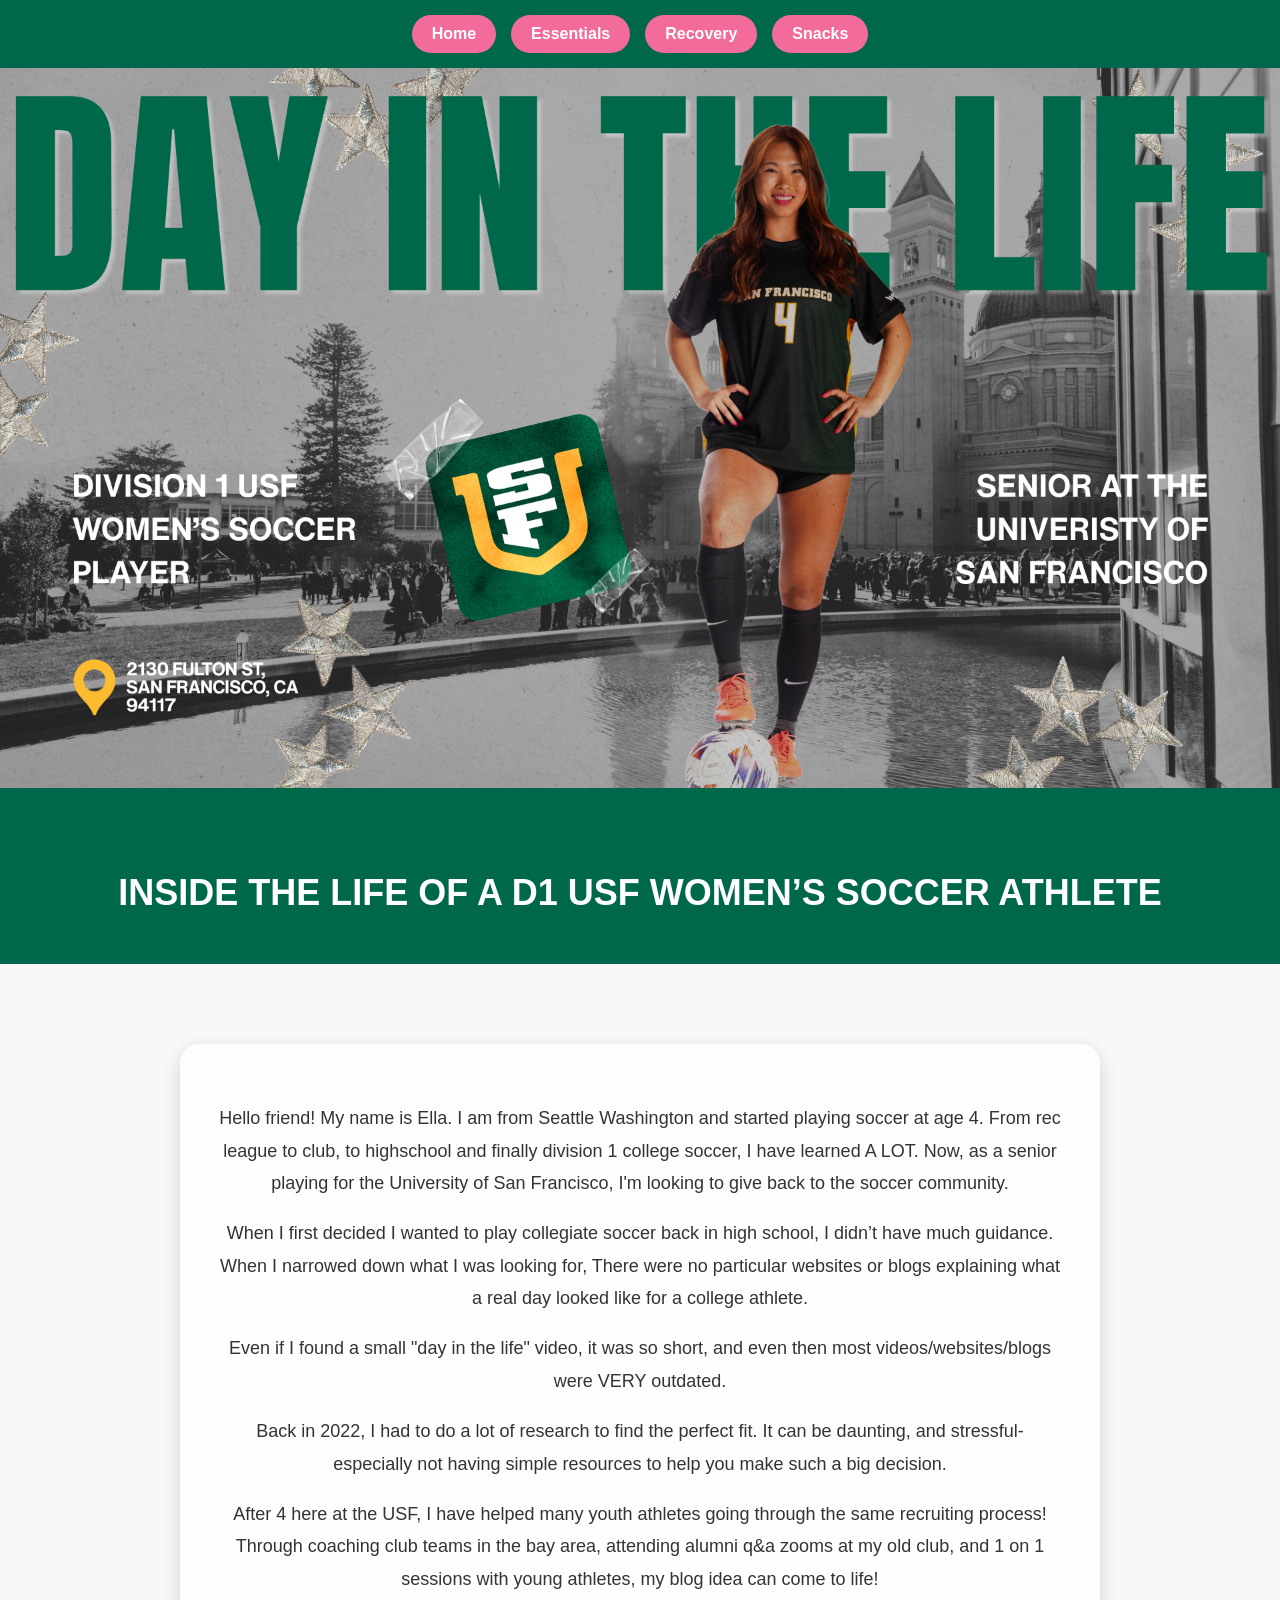
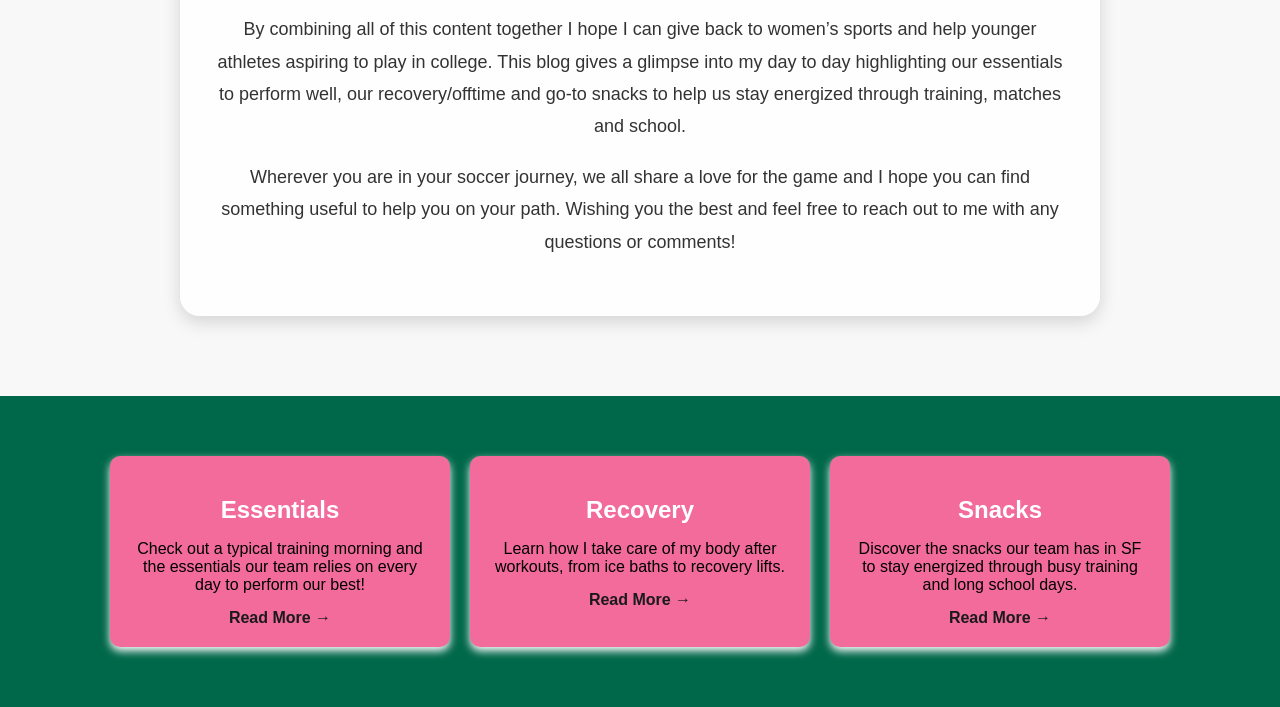
==== index.html @ 96dea5f0 "initial push to server" ====
<!doctype html>
<html lang="en">

<head>
    <meta charset="UTF-8">
    <title>Day in the Life: D1 USF Women's Soccer Player</title>

    <!-- Link homepage CSS -->
    <link rel="stylesheet" href="css/styles.css">
</head>

<body>

    <nav>
    <a href="index.html">Home</a>
    <a href="blog_1/blog_1.html">Essentials</a>
    <a href="blog_2/blog_2.html">Recovery</a>
    <a href="blog_3/blog_3.html">Snacks</a>
</nav>

    <!-- TITLE IMAGE -->
    <section class="about-me">
        <img src="img/home_background.png" alt="Day in the Life collage image">
    </section>

    <header>
        <h1>INSIDE THE LIFE OF A D1 USF WOMEN’S SOCCER ATHLETE</h1>
    </header>

    <!-- INTRODUCTION SECTION -->
    <section class="introduction">
        <div class="intro-overlay">
            <p>
                Hello friend! My name is Ella. I am from Seattle Washington and started playing soccer at age 4. From rec league to club, to highschool and finally division 1 college soccer, I have learned A LOT. Now, as a senior playing for the University of San Francisco, I'm looking to give back to the soccer community.
            </p>

            <p>
                When I first decided I wanted to play collegiate soccer back in high school, I didn’t have much guidance. When I narrowed down what I was looking for, There were no particular websites or blogs explaining what a real day looked like for a college athlete.
            </p>

            <p>
                Even if I found a small "day in the life" video, it was so short, and even then most videos/websites/blogs were VERY outdated.
            </p>

            <p>
                Back in 2022, I had to do a lot of research to find the perfect fit. It can be daunting, and stressful- especially not having simple resources to help you make such a big decision.
            </p>

            <p>
                After 4 here at the USF, I have helped many youth athletes going through the same recruiting process! Through coaching club teams in the bay area, attending alumni q&a zooms at my old club, and 1 on 1 sessions with young athletes, my blog idea can come to life!
            </p>

            <p>
                By combining all of this content together I hope I can give back to women’s sports and help younger athletes aspiring to play in college. This blog gives a glimpse into my day to day highlighting our essentials to perform well, our recovery/offtime and go-to snacks to help us stay energized through training, matches and school.
            </p>

            <p>
                Wherever you are in your soccer journey, we all share a love for the game and I hope you can find something useful to help you on your path. Wishing you the best and feel free to reach out to me with any questions or comments!
            </p>
        </div>
    </section>

   <!-- FOOTER / BLOG PREVIEWS WITH YELLOW BACKGROUND -->
<footer class="blog-footer">
    <section class="blog-previews">
        <div class="preview">
            <h2>Essentials</h2>
            <p>
                Check out a typical training morning and the essentials our team relies on every day to perform our best!
            </p>
            <a href="blog_1/blog_1.html">Read More →</a>
        </div>

        <div class="preview">
            <h2>Recovery</h2>
            <p>
                Learn how I take care of my body after workouts, from ice baths to recovery lifts.
            </p>
            <a href="blog_2/blog_2.html">Read More →</a>
        </div>

        <div class="preview">
            <h2>Snacks</h2>
            <p>
                Discover the snacks our team has in SF to stay energized through busy training and long school days.
            </p>
            <a href="blog_3/blog_3.html">Read More →</a>
        </div>
    </section>
</footer>

</body>
</html>
---- css/styles.css ----
body {
    margin: 0;
    font-family: Helvetica, Arial, sans-serif;
    background-color: #f8f8f8;
}

/* Navigation bar */
nav {
    background-color: #00684A; /* nav background */
    padding: 15px 30px;
    display: flex;
    justify-content: center;
    gap: 15px; /* space between buttons */
}

/* All nav links as buttons */
nav a {
    display: inline-block;
    padding: 10px 20px;
    border-radius: 25px; /* rounded buttons */
    font-weight: 600;
    font-size: 16px;
    text-decoration: none;
    color: white;
    background-color: #F26B9A; /* pink button color */
    transition: all 0.3s ease;
}

/* Hover effect */
nav a:hover {
    background-color: #A8228E; /* darker pink on hover */
    color: white;
}

/* Header / title */
header {
    text-align: center;
    padding: 60px 20px 40px 20px;
    background-color: #00684A;
    color: white;
}

header h1 {
    font-size: 36px;
    margin-bottom: 10px;
}

.introduction {
    width: 100%;
    min-height: 100vh; /* makes it take up full screen height */
    padding: 80px 20px;

    background-image: url(../img/home_backgroundcollage.pdf);
    background-size: cover;
    background-position: center;
    background-repeat: no-repeat;

    display: flex;
    justify-content: center;
    align-items: center;
    box-sizing: border-box;
}

.intro-overlay {
    max-width: 850px;
    width: 100%;
    background-color: rgba(255, 255, 255, 0.88);
    padding: 40px 35px;
    border-radius: 20px;
    box-shadow: 0 6px 18px rgba(0,0,0,0.15);
    font-size: 18px;
    line-height: 1.8;
    color: #333;
    text-align: center;
}
/* Blog previews */
.blog-previews {
    display: flex;
    justify-content: space-around;
    flex-wrap: wrap;
    margin: 40px 20px 60px 20px;
    gap: 20px;
}

.preview {
    background-color: white;
    padding: 20px;
    border-radius: 10px;
    flex: 1 1 250px;
    max-width: 300px;
    text-align: center;
}

.preview h2 {
    color: white;
    margin-bottom: 10px;
}

.preview p {
    font-size: 16px;
    margin-bottom: 15px;
}

.preview a {
    text-decoration: none;
    font-weight: bold;
    color: #1a1a1a;
    padding: 8px 15px;
    border-radius: 5px;
    transition: all 0.3s ease;
}



.about-me {
    width: 100%;
    text-align: center;
}

.about-me img {
    width: 100%;
    max-height: 80vh;
    object-fit: cover;
    display: block;
    margin: 0 auto;
}
/* FOOTER / BLOG PREVIEWS BACKGROUND */
.blog-footer {
    background-color: #00684A; /* yellow background */
    padding: 60px 20px;        /* spacing around the previews */
}

/* Make sure blog previews are centered inside footer */
.blog-footer .blog-previews {
    display: flex;
    justify-content: center;
    flex-wrap: wrap;
    gap: 20px;
    max-width: 1200px;
    margin: 0 auto;
}

.preview {
    background-color: #F26B9A;
    padding: 20px;
    border-radius: 10px;
    box-shadow: 0 4px 8px white;
    flex: 1 1 250px;
    max-width: 300px;
    text-align: center;
}
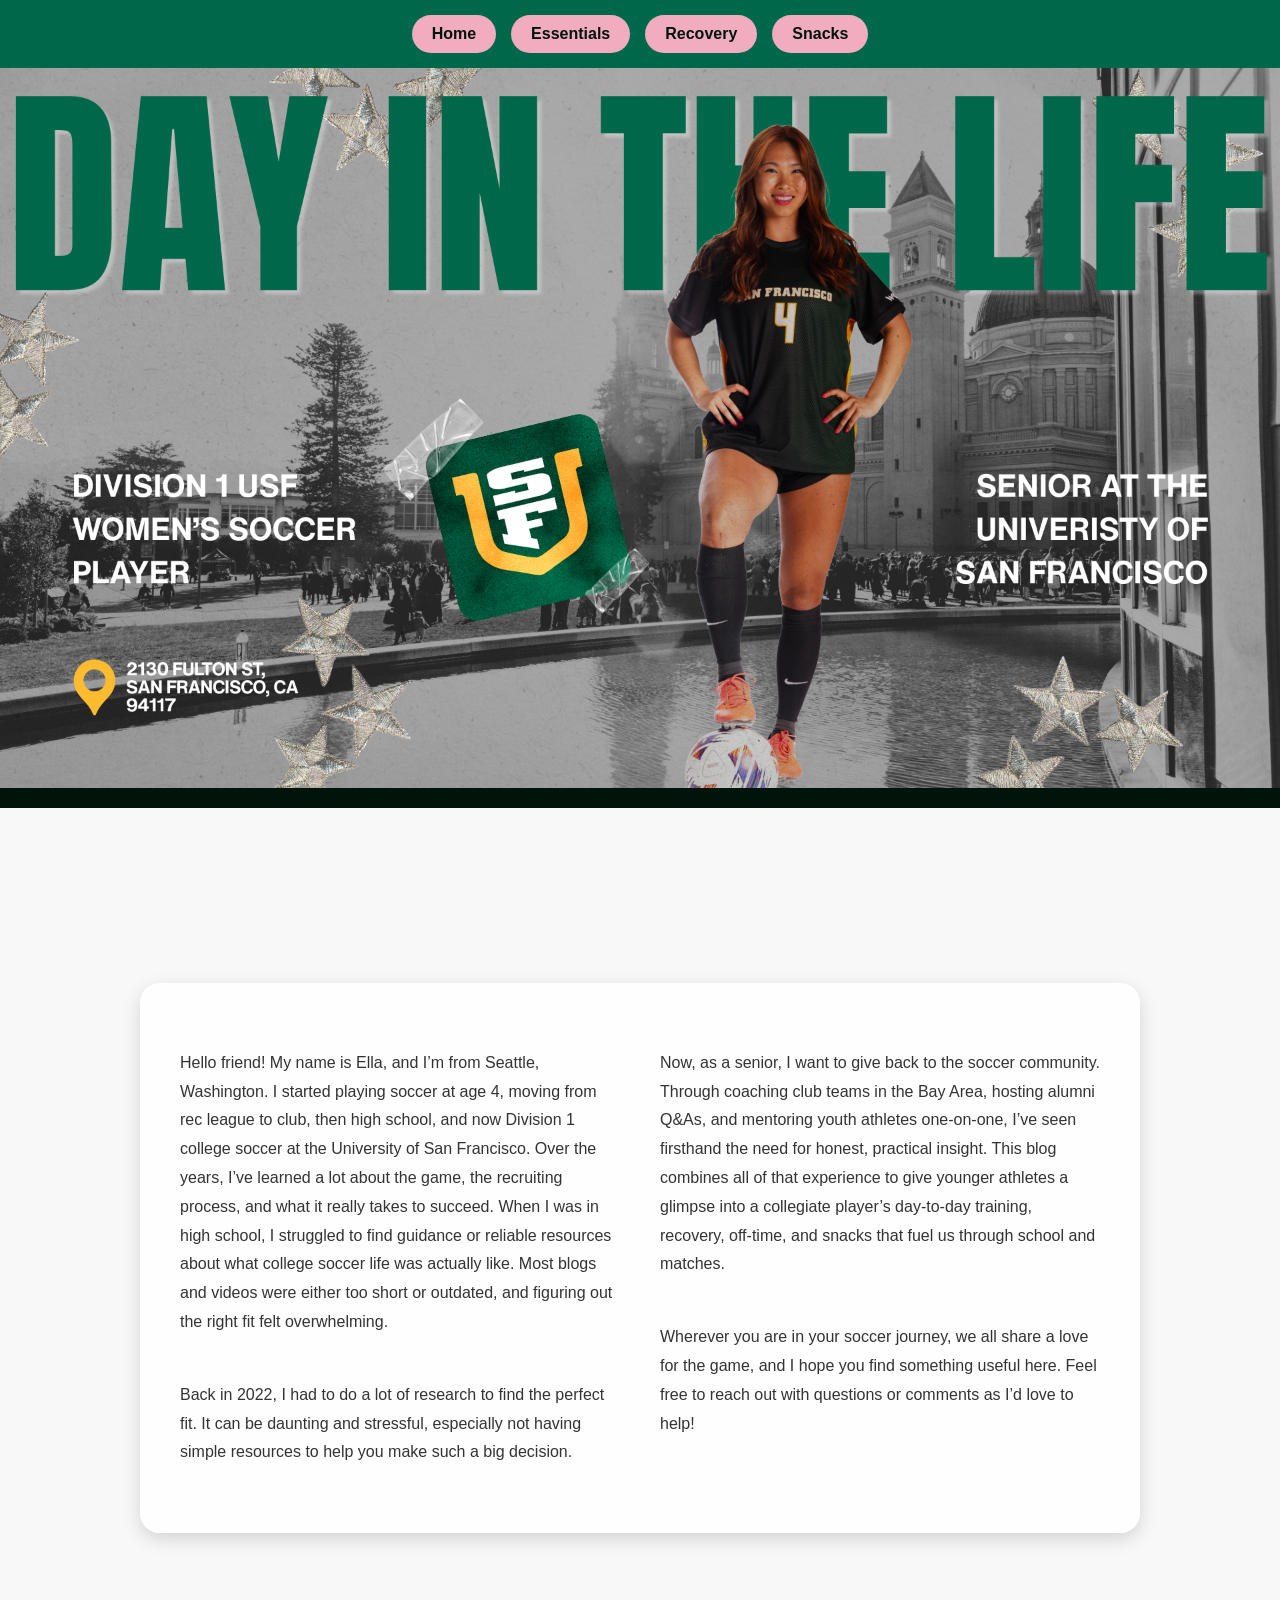
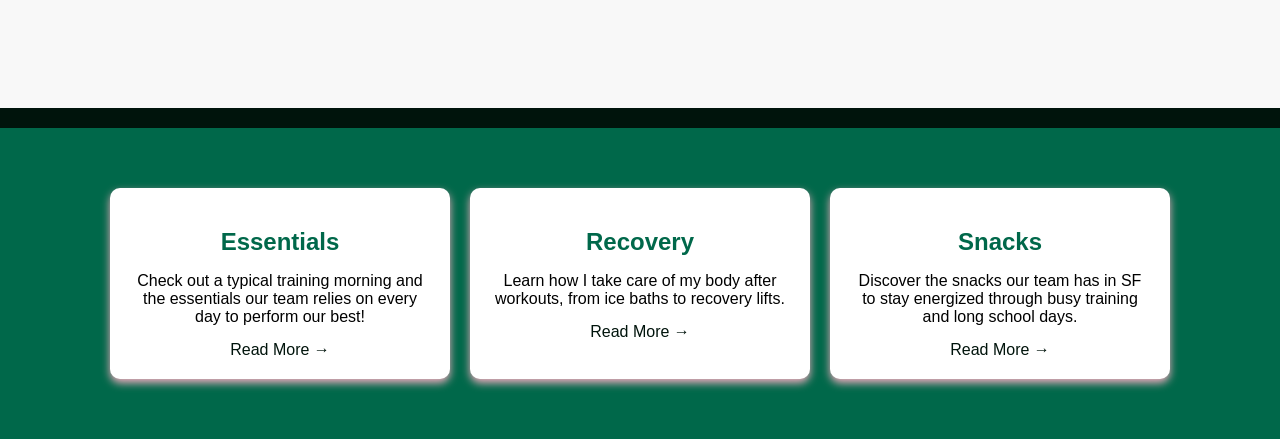
==== commit 702d03d2: "updates" ====
--- a/index.html
+++ b/index.html
@@ -12,53 +12,48 @@
 <body>
 
     <nav>
-    <a href="index.html">Home</a>
-    <a href="blog_1/blog_1.html">Essentials</a>
-    <a href="blog_2/blog_2.html">Recovery</a>
-    <a href="blog_3/blog_3.html">Snacks</a>
-</nav>
+        <a href="index.html">Home</a>
+        <a href="blog_1/blog_1.html">Essentials</a>
+        <a href="blog_2/blog_2.html">Recovery</a>
+        <a href="blog_3/blog_3.html">Snacks</a>
+    </nav>
 
-    <!-- TITLE IMAGE -->
+    <!-- HEADER IMAGE -->
     <section class="about-me">
         <img src="img/home_background.png" alt="Day in the Life collage image">
     </section>
 
-    <header>
-        <h1>INSIDE THE LIFE OF A D1 USF WOMEN’S SOCCER ATHLETE</h1>
-    </header>
+    <!-- DIVIDER -->
+    <section class="divider"></section>
 
     <!-- INTRODUCTION SECTION -->
     <section class="introduction">
         <div class="intro-overlay">
-            <p>
-                Hello friend! My name is Ella. I am from Seattle Washington and started playing soccer at age 4. From rec league to club, to highschool and finally division 1 college soccer, I have learned A LOT. Now, as a senior playing for the University of San Francisco, I'm looking to give back to the soccer community.
-            </p>
+            <div class="intro-columns">
+                <div class="column">
+                    <p>
+                        Hello friend! My name is Ella, and I’m from Seattle, Washington. I started playing soccer at age 4, moving from rec league to club, then high school, and now Division 1 college soccer at the University of San Francisco. Over the years, I’ve learned a lot about the game, the recruiting process, and what it really takes to succeed. When I was in high school, I struggled to find guidance or reliable resources about what college soccer life was actually like. Most blogs and videos were either too short or outdated, and figuring out the right fit felt overwhelming.
+                    </p>
 
-            <p>
-                When I first decided I wanted to play collegiate soccer back in high school, I didn’t have much guidance. When I narrowed down what I was looking for, There were no particular websites or blogs explaining what a real day looked like for a college athlete.
-            </p>
+                    <p>
+                        Back in 2022, I had to do a lot of research to find the perfect fit. It can be daunting and stressful, especially not having simple resources to help you make such a big decision.
+                    </p>
+                </div>
 
-            <p>
-                Even if I found a small "day in the life" video, it was so short, and even then most videos/websites/blogs were VERY outdated.
-            </p>
+                <div class="column">
+                    <p>
+                        Now, as a senior, I want to give back to the soccer community. Through coaching club teams in the Bay Area, hosting alumni Q&As, and mentoring youth athletes one-on-one, I’ve seen firsthand the need for honest, practical insight. This blog combines all of that experience to give younger athletes a glimpse into a collegiate player’s day-to-day training, recovery, off-time, and snacks that fuel us through school and matches.
+                    </p>
 
-            <p>
-                Back in 2022, I had to do a lot of research to find the perfect fit. It can be daunting, and stressful- especially not having simple resources to help you make such a big decision.
-            </p>
-
-            <p>
-                After 4 here at the USF, I have helped many youth athletes going through the same recruiting process! Through coaching club teams in the bay area, attending alumni q&a zooms at my old club, and 1 on 1 sessions with young athletes, my blog idea can come to life!
-            </p>
-
-            <p>
-                By combining all of this content together I hope I can give back to women’s sports and help younger athletes aspiring to play in college. This blog gives a glimpse into my day to day highlighting our essentials to perform well, our recovery/offtime and go-to snacks to help us stay energized through training, matches and school.
-            </p>
-
-            <p>
-                Wherever you are in your soccer journey, we all share a love for the game and I hope you can find something useful to help you on your path. Wishing you the best and feel free to reach out to me with any questions or comments!
-            </p>
+                    <p>
+                        Wherever you are in your soccer journey, we all share a love for the game, and I hope you find something useful here. Feel free to reach out with questions or comments as I’d love to help!
+                    </p>
+                </div>
+            </div>
         </div>
     </section>
+
+    <section class="divider"></section>
 
    <!-- FOOTER / BLOG PREVIEWS WITH YELLOW BACKGROUND -->
 <footer class="blog-footer">
--- a/css/styles.css
+++ b/css/styles.css
@@ -4,35 +4,33 @@
     background-color: #f8f8f8;
 }
 
-/* Navigation bar */
+/* NAVIGATION */
 nav {
-    background-color: #00684A; /* nav background */
+    background-color: #00684A;
     padding: 15px 30px;
     display: flex;
     justify-content: center;
-    gap: 15px; /* space between buttons */
-}
-
-/* All nav links as buttons */
+    gap: 15px;
+}
+
 nav a {
     display: inline-block;
     padding: 10px 20px;
-    border-radius: 25px; /* rounded buttons */
+    border-radius: 25px;
     font-weight: 600;
     font-size: 16px;
     text-decoration: none;
+    color: #00140C;
+    background-color: #F2ACBF;
+    transition: all 0.3s ease;
+}
+
+nav a:hover {
+    background-color: #A8228E;
     color: white;
-    background-color: #F26B9A; /* pink button color */
-    transition: all 0.3s ease;
-}
-
-/* Hover effect */
-nav a:hover {
-    background-color: #A8228E; /* darker pink on hover */
-    color: white;
-}
-
-/* Header / title */
+}
+
+/* HEADER */
 header {
     text-align: center;
     padding: 60px 20px 40px 20px;
@@ -45,35 +43,111 @@
     margin-bottom: 10px;
 }
 
+/* DIVIDER */
+.divider {
+    height: 20px;
+    background-color: #00140C;
+    width: 100%;
+    margin: 0;
+}
+
+/* ABOUT ME */
+.about-me {
+    width: 100%;
+    text-align: center;
+}
+
+.about-me img {
+    width: 100%;
+    max-height: 80vh;
+    object-fit: cover;
+    display: block;
+    margin: 0 auto;
+}
+
+/* INTRODUCTION (home page background collage) */
 .introduction {
     width: 100%;
-    min-height: 100vh; /* makes it take up full screen height */
+    min-height: 100vh;
     padding: 80px 20px;
-
     background-image: url(../img/home_backgroundcollage.pdf);
     background-size: cover;
     background-position: center;
     background-repeat: no-repeat;
-
     display: flex;
     justify-content: center;
     align-items: center;
     box-sizing: border-box;
 }
 
+/* INTRO OVERLAY (shared) */
 .intro-overlay {
-    max-width: 850px;
+    max-width: 1000px;
     width: 100%;
     background-color: rgba(255, 255, 255, 0.88);
-    padding: 40px 35px;
+    padding: 50px 40px;
     border-radius: 20px;
     box-shadow: 0 6px 18px rgba(0,0,0,0.15);
     font-size: 18px;
     line-height: 1.8;
     color: #333;
-    text-align: center;
-}
-/* Blog previews */
+    text-align: left;
+    box-sizing: border-box;
+}
+
+/* INTRO OVERLAY WRAPPER (blog pages) */
+.intro-overlay-wrapper {
+    display: flex;
+    justify-content: center;
+    align-items: center;
+    width: 100%;
+    padding: 40px 20px;
+    box-sizing: border-box;
+    background-color: #eef2f3;
+}
+
+.intro-overlay-wrapper .intro-overlay {
+    background-color: white;
+    box-shadow: 0 6px 18px rgba(0,0,0,0.1);
+    border-radius: 12px;
+    padding: 30px;
+    font-size: 16px;
+}
+
+/* TWO-COLUMN LAYOUT */
+.intro-columns {
+    display: flex;
+    gap: 40px;
+    flex-wrap: wrap;
+    justify-content: center;
+    text-align: left;
+}
+
+.intro-columns .column {
+    flex: 1 1 300px;
+    min-width: 260px;
+    font-size: 16px;
+    line-height: 1.8;
+    display: flex;
+    flex-direction: column;
+    gap: 12px;
+}
+
+/* BLOG PREVIEWS */
+.blog-footer {
+    background-color: #00684A;
+    padding: 60px 20px;
+}
+
+.blog-footer .blog-previews {
+    display: flex;
+    justify-content: center;
+    flex-wrap: wrap;
+    gap: 20px;
+    max-width: 1200px;
+    margin: 0 auto;
+}
+
 .blog-previews {
     display: flex;
     justify-content: space-around;
@@ -86,13 +160,14 @@
     background-color: white;
     padding: 20px;
     border-radius: 10px;
+    box-shadow: 0 4px 8px #F2ACBF;
     flex: 1 1 250px;
     max-width: 300px;
     text-align: center;
 }
 
 .preview h2 {
-    color: white;
+    color: #00684A;
     margin-bottom: 10px;
 }
 
@@ -103,49 +178,95 @@
 
 .preview a {
     text-decoration: none;
-    font-weight: bold;
-    color: #1a1a1a;
+    color: #00140C;
     padding: 8px 15px;
     border-radius: 5px;
     transition: all 0.3s ease;
 }
 
-
-
-.about-me {
-    width: 100%;
-    text-align: center;
-}
-
-.about-me img {
-    width: 100%;
-    max-height: 80vh;
-    object-fit: cover;
+/* ESSENTIALS LIST (shared across blog_1 and blog_2) */
+.essentials-list {
+    display: flex;
+    flex-direction: column;
+    gap: 24px;
+    max-width: 1000px;
+    margin: 40px auto;
+    padding: 0 20px;
+    box-sizing: border-box;
+}
+
+
+
+/* ESSENTIAL CARD (shared across blog_1 and blog_2) */
+.essential-card {
+    display: flex;
+    flex-direction: row;
+    align-items: center;
+    gap: 28px;
+    padding: 20px;
+    background-image: white;
+    background-size: cover;
+    background-position: center;
+    border: 1px solid #9FE1CB;
+    border-radius: 12px;
+    box-sizing: border-box;
+}
+
+.essential-card .image-box {
+    flex-shrink: 0;
+    width: 280px;
+}
+
+.essential-card .image-box img {
+    width: 100%;
+    height: auto;
+    object-fit: contain;
+    border-radius: 8px;
     display: block;
+}
+
+.essential-card .text-box {
+    flex: 1;
+    font-size: 16px;
+    line-height: 1.8;
+    color: #085041;
+}
+
+/* BACK TO HOME */
+.back-home {
+    display: block;
+    text-align: center;
+    margin: 40px 0 60px 0;
+    text-decoration: none;
+    color: #00684A;
+    font-weight: bold;
+    font-size: 16px;
+}
+
+.back-home:hover {
+    color: #A8228E;
+}
+
+/* BLOG 2 — RECOVERY PAGE */
+.recovery-container {
+    max-width: 1000px;
     margin: 0 auto;
-}
-/* FOOTER / BLOG PREVIEWS BACKGROUND */
-.blog-footer {
-    background-color: #00684A; /* yellow background */
-    padding: 60px 20px;        /* spacing around the previews */
-}
-
-/* Make sure blog previews are centered inside footer */
-.blog-footer .blog-previews {
-    display: flex;
-    justify-content: center;
-    flex-wrap: wrap;
-    gap: 20px;
-    max-width: 1200px;
-    margin: 0 auto;
-}
-
-.preview {
-    background-color: #F26B9A;
-    padding: 20px;
-    border-radius: 10px;
-    box-shadow: 0 4px 8px white;
-    flex: 1 1 250px;
-    max-width: 300px;
-    text-align: center;
+    padding: 0 20px;
+    box-sizing: border-box;
+}
+
+.recovery-container .intro-text {
+    font-size: 16px;
+    line-height: 1.8;
+    color: #333;
+    text-align: center;
+    margin: 32px 0;
+}
+
+.recovery-page-title {
+    text-align: center;
+    font-size: 32px;
+    font-weight: 700;
+    color: #00684A;
+    margin: 40px 0 10px;
 }
